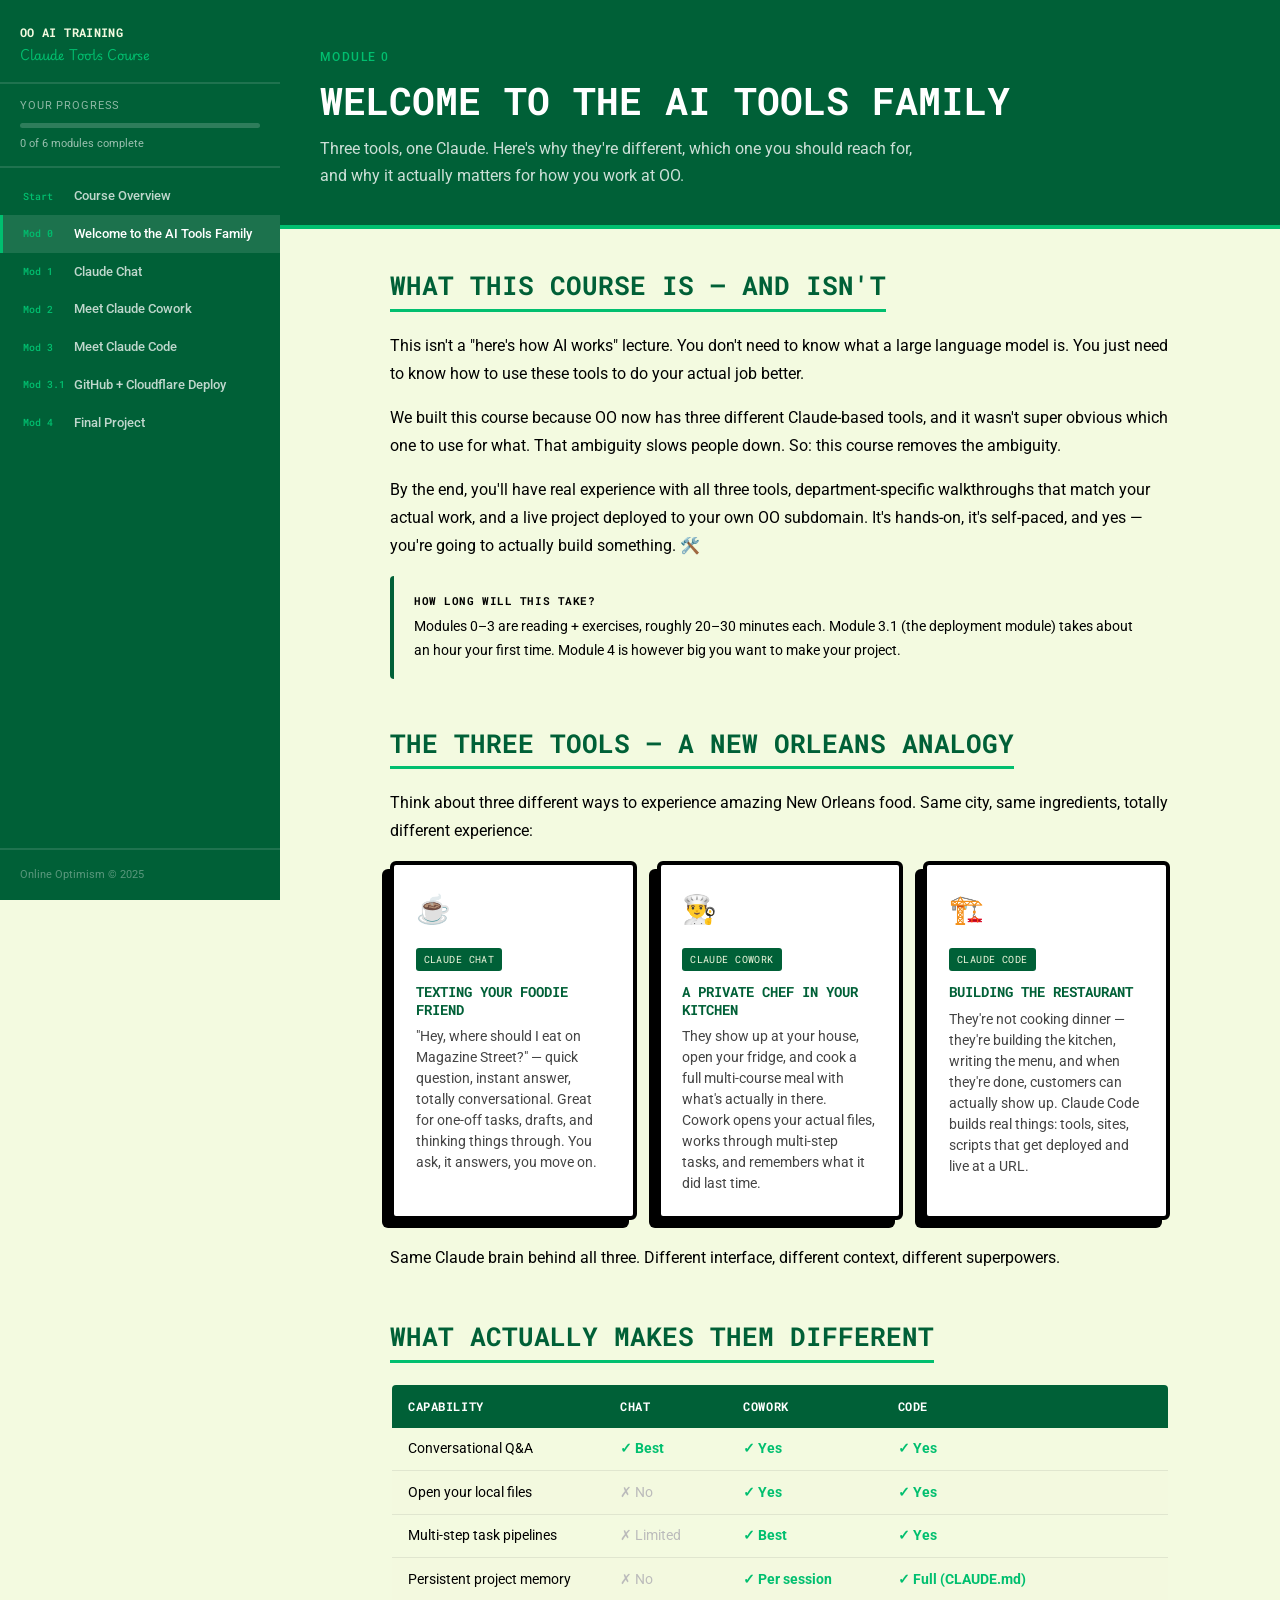
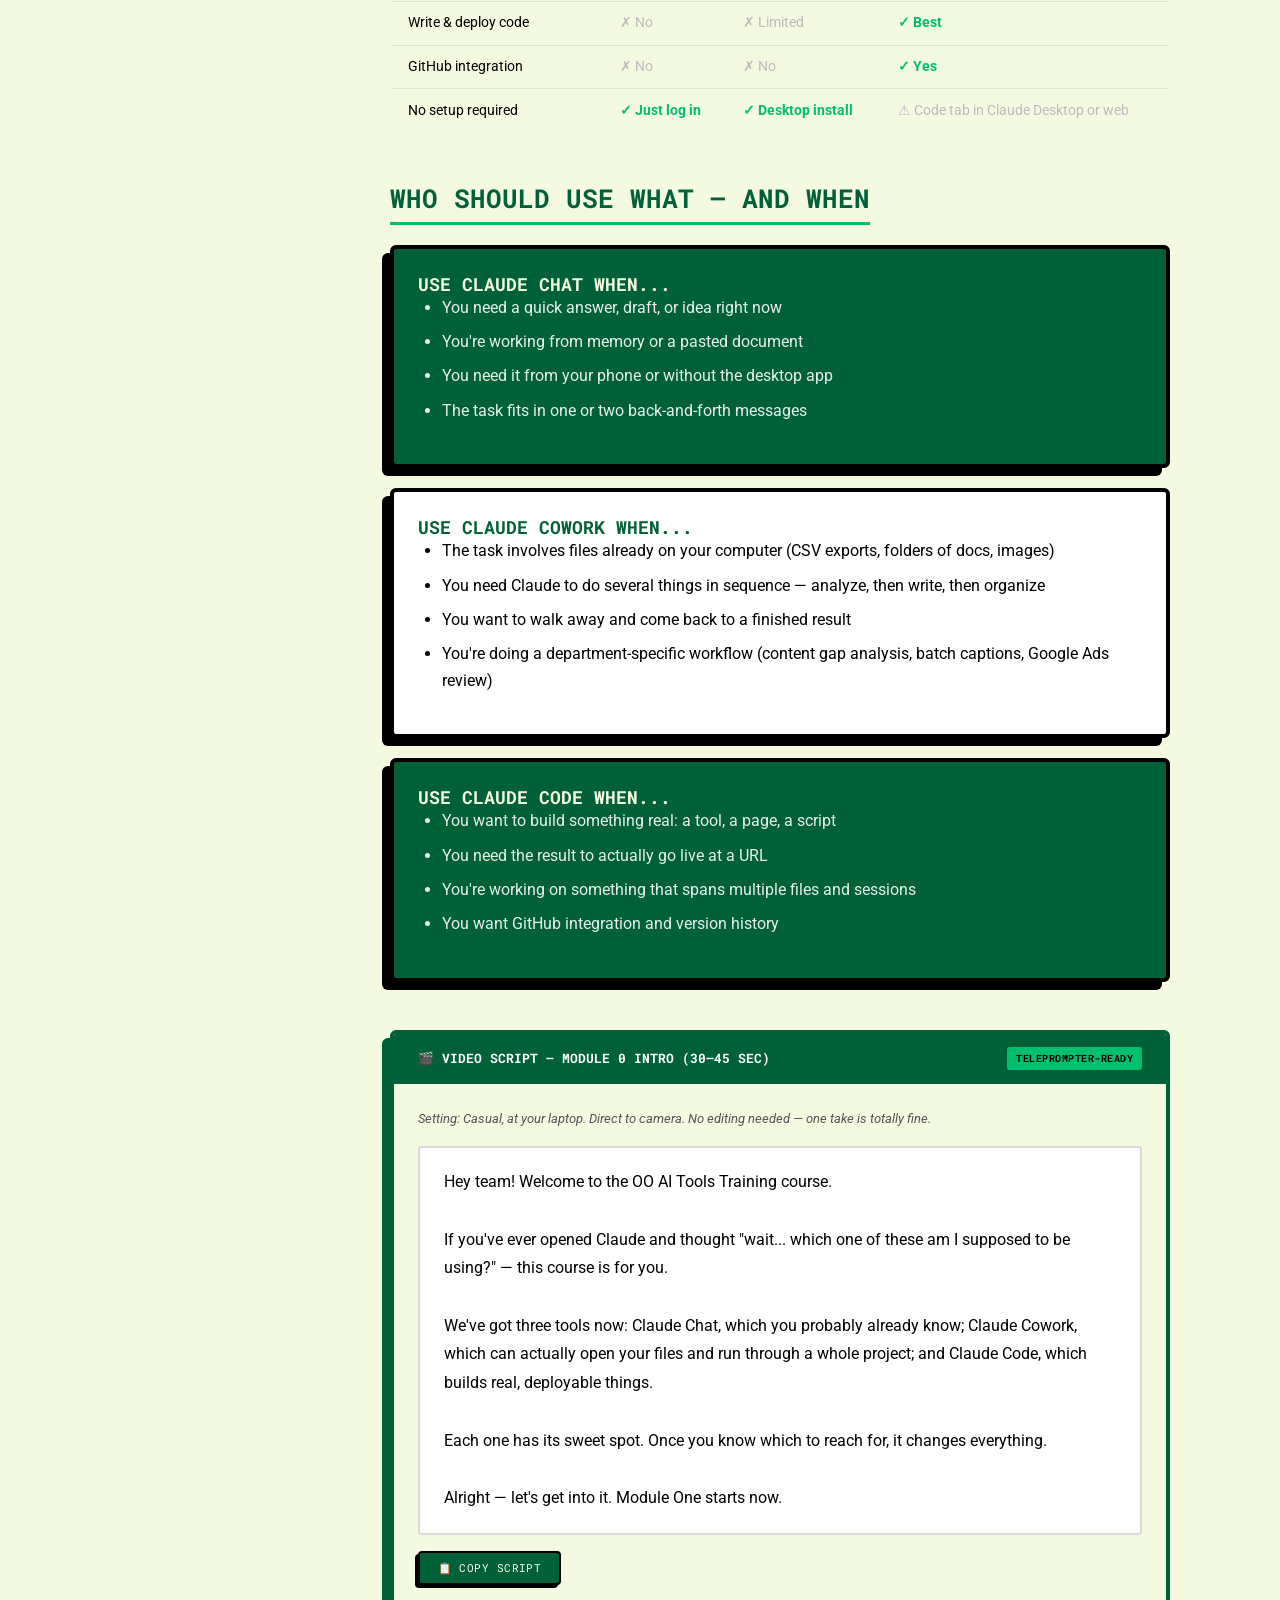
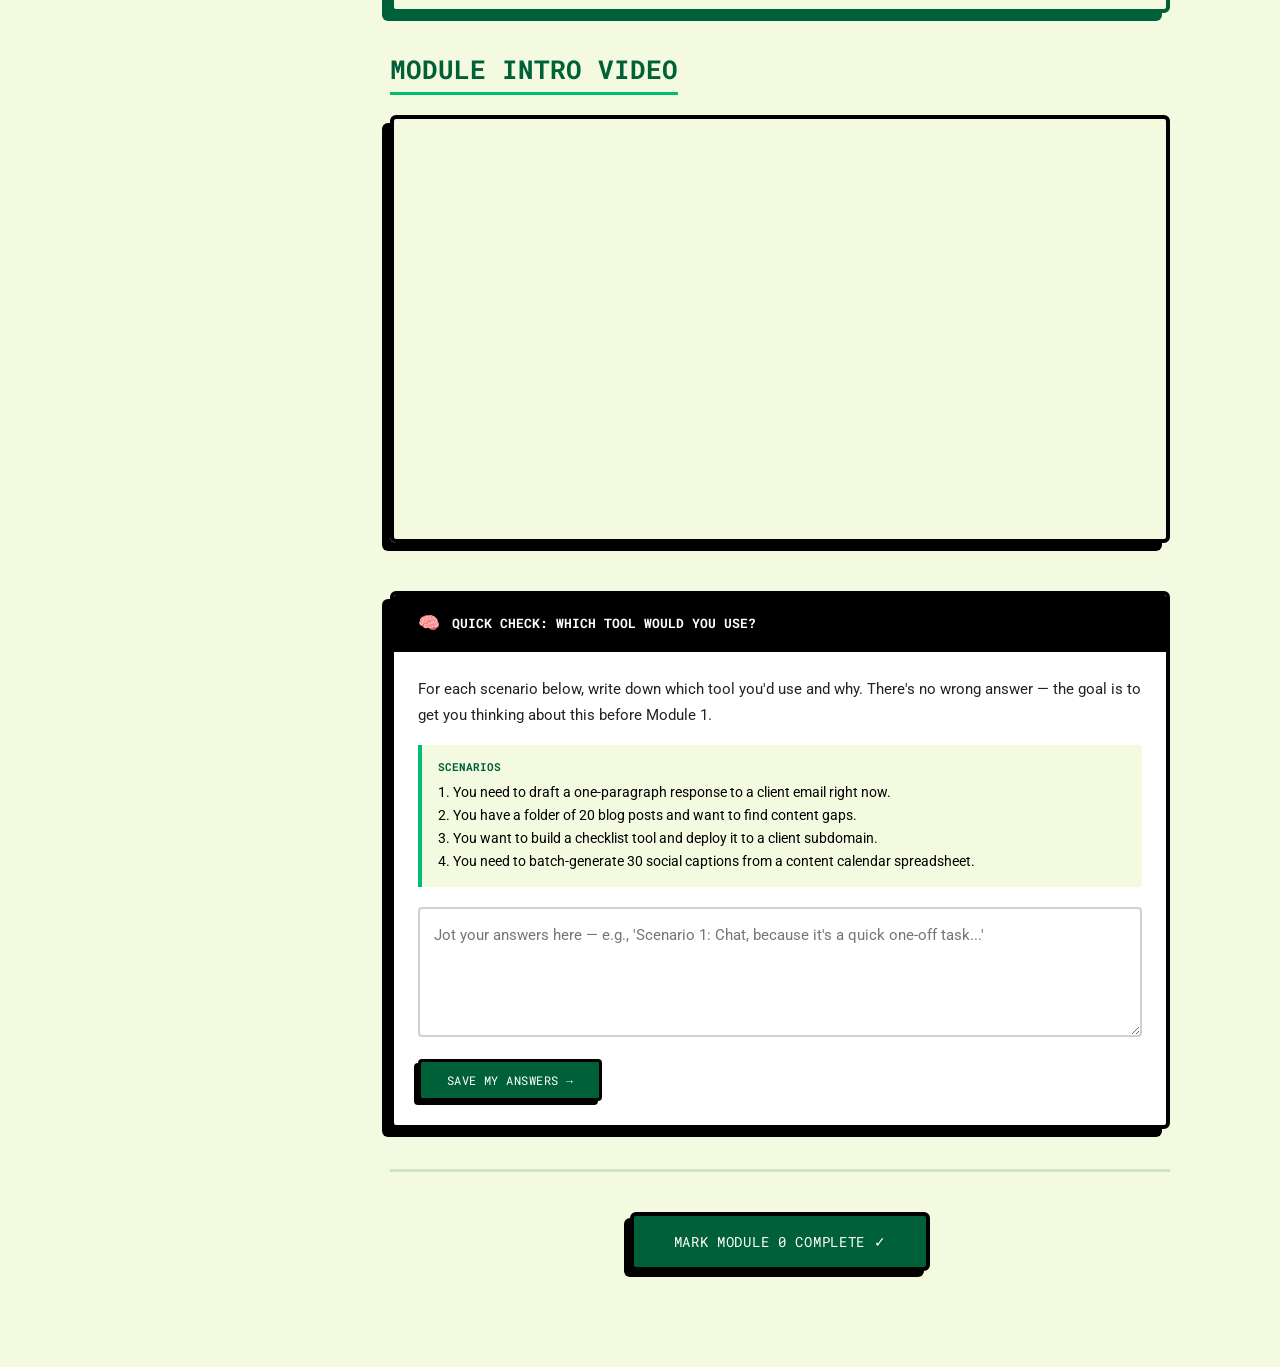
==== module-0.html @ 8545f6ca "Add shared design system and first three pages - styles.css: full OO brand design system (colors, fo" ====
<!DOCTYPE html>
<html lang="en">
<head>
  <meta charset="UTF-8" />
  <meta name="viewport" content="width=device-width, initial-scale=1.0" />
  <title>Module 0: Welcome to the AI Tools Family — OO AI Training</title>
  <link rel="preconnect" href="https://fonts.googleapis.com" />
  <link rel="preconnect" href="https://fonts.gstatic.com" crossorigin />
  <link href="https://fonts.googleapis.com/css2?family=Playwrite+GB+S&family=Roboto:wght@400;500&family=Roboto+Mono:wght@700&display=swap" rel="stylesheet" />
  <link rel="stylesheet" href="styles.css" />
  <style>
    .analogy-grid {
      display: grid;
      grid-template-columns: repeat(3, 1fr);
      gap: 1.25rem;
      margin-bottom: 1.5rem;
    }
    @media (max-width: 650px) {
      .analogy-grid { grid-template-columns: 1fr; }
    }
    .analogy-card {
      background: var(--white);
      border: var(--card-border);
      border-radius: var(--card-radius);
      box-shadow: var(--card-shadow);
      padding: 1.35rem;
    }
    .analogy-card .tool-label {
      font-family: var(--font-heading);
      font-size: 0.65rem;
      text-transform: uppercase;
      background: var(--deep-green);
      color: var(--grello);
      display: inline-block;
      padding: 0.2rem 0.5rem;
      border-radius: 3px;
      margin-bottom: 0.75rem;
      letter-spacing: 0.04em;
    }
    .analogy-card h4 {
      font-size: 0.9rem;
      color: var(--deep-green);
      margin-bottom: 0.5rem;
    }
    .analogy-card p { font-size: 0.85rem; color: #444; margin: 0; line-height: 1.55; }
    .analogy-card .analogy-emoji { font-size: 1.75rem; display: block; margin-bottom: 0.75rem; }
    .who-uses-what td:first-child { font-weight: 500; white-space: nowrap; }
    .check { color: var(--bright-green); font-weight: 700; }
    .no { color: #bbb; }
  </style>
</head>
<body data-module="module-0">

  <button class="nav-toggle" id="nav-toggle" aria-label="Open navigation">☰</button>
  <div class="nav-overlay" id="nav-overlay"></div>

  <div class="page-wrapper">
    <nav id="main-nav" aria-label="Course navigation"></nav>

    <main class="main-content">

      <div class="module-header">
        <div class="module-eyebrow">Module 0</div>
        <h1>Welcome to the AI Tools Family</h1>
        <p class="subtitle">
          Three tools, one Claude. Here's why they're different, which one you should reach for, and why it actually matters for how you work at OO.
        </p>
      </div>

      <div class="content-body">

        <!-- What this course covers -->
        <div class="section">
          <h2 class="section-title">What this course is — and isn't</h2>
          <p>
            This isn't a "here's how AI works" lecture. You don't need to know what a large language model is. You just need to know
            how to use these tools to do your actual job better.
          </p>
          <p>
            We built this course because OO now has three different Claude-based tools, and it wasn't super obvious which
            one to use for what. That ambiguity slows people down. So: this course removes the ambiguity.
          </p>
          <p>
            By the end, you'll have real experience with all three tools, department-specific walkthroughs that match your actual work,
            and a live project deployed to your own OO subdomain. It's hands-on, it's self-paced, and yes — you're going to actually build something. 🛠️
          </p>

          <div class="callout callout-tip">
            <strong>How long will this take?</strong>
            Modules 0–3 are reading + exercises, roughly 20–30 minutes each. Module 3.1 (the deployment module) takes about an hour your first time. Module 4 is however big you want to make your project.
          </div>
        </div>

        <!-- The analogy -->
        <div class="section">
          <h2 class="section-title">The three tools — a New Orleans analogy</h2>
          <p>
            Think about three different ways to experience amazing New Orleans food. Same city, same ingredients, totally different experience:
          </p>

          <div class="analogy-grid">
            <div class="analogy-card">
              <span class="analogy-emoji">☕</span>
              <div class="tool-label">Claude Chat</div>
              <h4>Texting your foodie friend</h4>
              <p>
                "Hey, where should I eat on Magazine Street?" — quick question, instant answer, totally conversational.
                Great for one-off tasks, drafts, and thinking things through. You ask, it answers, you move on.
              </p>
            </div>
            <div class="analogy-card">
              <span class="analogy-emoji">👨‍🍳</span>
              <div class="tool-label">Claude Cowork</div>
              <h4>A private chef in your kitchen</h4>
              <p>
                They show up at your house, open your fridge, and cook a full multi-course meal with what's actually in there.
                Cowork opens your actual files, works through multi-step tasks, and remembers what it did last time.
              </p>
            </div>
            <div class="analogy-card">
              <span class="analogy-emoji">🏗️</span>
              <div class="tool-label">Claude Code</div>
              <h4>Building the restaurant</h4>
              <p>
                They're not cooking dinner — they're building the kitchen, writing the menu, and when they're done, customers can actually show up.
                Claude Code builds real things: tools, sites, scripts that get deployed and live at a URL.
              </p>
            </div>
          </div>

          <p>
            Same Claude brain behind all three. Different interface, different context, different superpowers.
          </p>
        </div>

        <!-- How they differ -->
        <div class="section">
          <h2 class="section-title">What actually makes them different</h2>

          <table class="styled-table">
            <thead>
              <tr>
                <th>Capability</th>
                <th>Chat</th>
                <th>Cowork</th>
                <th>Code</th>
              </tr>
            </thead>
            <tbody>
              <tr>
                <td>Conversational Q&A</td>
                <td class="check">✓ Best</td>
                <td class="check">✓ Yes</td>
                <td class="check">✓ Yes</td>
              </tr>
              <tr>
                <td>Open your local files</td>
                <td class="no">✗ No</td>
                <td class="check">✓ Yes</td>
                <td class="check">✓ Yes</td>
              </tr>
              <tr>
                <td>Multi-step task pipelines</td>
                <td class="no">✗ Limited</td>
                <td class="check">✓ Best</td>
                <td class="check">✓ Yes</td>
              </tr>
              <tr>
                <td>Persistent project memory</td>
                <td class="no">✗ No</td>
                <td class="check">✓ Per session</td>
                <td class="check">✓ Full (CLAUDE.md)</td>
              </tr>
              <tr>
                <td>Write &amp; deploy code</td>
                <td class="no">✗ No</td>
                <td class="no">✗ Limited</td>
                <td class="check">✓ Best</td>
              </tr>
              <tr>
                <td>GitHub integration</td>
                <td class="no">✗ No</td>
                <td class="no">✗ No</td>
                <td class="check">✓ Yes</td>
              </tr>
              <tr>
                <td>No setup required</td>
                <td class="check">✓ Just log in</td>
                <td class="check">✓ Desktop install</td>
                <td class="no">⚠ Code tab in Claude Desktop or web</td>
              </tr>
            </tbody>
          </table>
        </div>

        <!-- Who uses what -->
        <div class="section">
          <h2 class="section-title">Who should use what — and when</h2>

          <div class="card card-dark" style="margin-bottom:1.25rem;">
            <h3>Use Claude Chat when...</h3>
            <ul>
              <li>You need a quick answer, draft, or idea right now</li>
              <li>You're working from memory or a pasted document</li>
              <li>You need it from your phone or without the desktop app</li>
              <li>The task fits in one or two back-and-forth messages</li>
            </ul>
          </div>

          <div class="card card-white" style="margin-bottom:1.25rem;">
            <h3 style="color:var(--deep-green);">Use Claude Cowork when...</h3>
            <ul>
              <li>The task involves files already on your computer (CSV exports, folders of docs, images)</li>
              <li>You need Claude to do several things in sequence — analyze, then write, then organize</li>
              <li>You want to walk away and come back to a finished result</li>
              <li>You're doing a department-specific workflow (content gap analysis, batch captions, Google Ads review)</li>
            </ul>
          </div>

          <div class="card card-dark">
            <h3>Use Claude Code when...</h3>
            <ul>
              <li>You want to build something real: a tool, a page, a script</li>
              <li>You need the result to actually go live at a URL</li>
              <li>You're working on something that spans multiple files and sessions</li>
              <li>You want GitHub integration and version history</li>
            </ul>
          </div>
        </div>

        <!-- Video script -->
        <div class="video-script-box" id="video-script-mod0">
          <div class="video-script-header">
            <h3>🎬 Video Script — Module 0 Intro (30–45 sec)</h3>
            <span class="video-script-tag">Teleprompter-ready</span>
          </div>
          <div class="video-script-body">
            <p class="script-meta">
              Setting: Casual, at your laptop. Direct to camera. No editing needed — one take is totally fine.
            </p>
            <div class="script-text" id="script-text-mod0">Hey team! Welcome to the OO AI Tools Training course.

If you've ever opened Claude and thought "wait... which one of these am I supposed to be using?" — this course is for you.

We've got three tools now: Claude Chat, which you probably already know; Claude Cowork, which can actually open your files and run through a whole project; and Claude Code, which builds real, deployable things.

Each one has its sweet spot. Once you know which to reach for, it changes everything.

Alright — let's get into it. Module One starts now.</div>
            <button class="copy-script-btn" onclick="copyToClipboard(document.getElementById('script-text-mod0').textContent, this)">
              📋 Copy Script
            </button>
          </div>
        </div>

        <!-- Video embed -->
        <div class="section">
          <h2 class="section-title">Module intro video</h2>
          <div style="border-radius:6px;overflow:hidden;border:4px solid var(--black);box-shadow:-8px 8px 0px var(--black);">
            <iframe
              src="https://drive.google.com/file/d/1ot6_Uq8hKcT6OlydPdB8QEfvobFo2TYS/preview"
              width="100%"
              height="420"
              allow="autoplay"
              allowfullscreen
              frameborder="0"
              style="display:block;"
            ></iframe>
          </div>
        </div>

        <!-- Interactive prompt -->
        <div class="interactive-prompt">
          <div class="interactive-prompt-header">
            <span class="prompt-emoji">🧠</span>
            <h3>Quick Check: Which Tool Would You Use?</h3>
          </div>
          <div class="interactive-prompt-body">
            <p class="prompt-instructions">
              For each scenario below, write down which tool you'd use and why. There's no wrong answer — the goal is to get you thinking about this before Module 1.
            </p>
            <div class="prompt-context">
              <strong>Scenarios</strong>
              1. You need to draft a one-paragraph response to a client email right now.<br>
              2. You have a folder of 20 blog posts and want to find content gaps.<br>
              3. You want to build a checklist tool and deploy it to a client subdomain.<br>
              4. You need to batch-generate 30 social captions from a content calendar spreadsheet.
            </div>
            <textarea
              class="prompt-textarea"
              id="mod0-check-input"
              placeholder="Jot your answers here — e.g., 'Scenario 1: Chat, because it's a quick one-off task...'"
            ></textarea>
            <br>
            <button class="prompt-submit-btn" onclick="submitPrompt('mod0-check')">
              Save My Answers →
            </button>
            <div class="prompt-success" id="mod0-check-success">
              ✅ <strong>Nice work!</strong> Your answers are saved. Here's a quick key: <br>
              1 → Chat &nbsp;|&nbsp; 2 → Cowork &nbsp;|&nbsp; 3 → Code &nbsp;|&nbsp; 4 → Cowork<br>
              How'd you do? Even if you got them all, the nuance will make more sense after Module 2 and 3.
            </div>
          </div>
        </div>

        <!-- Mark Complete -->
        <div class="module-complete-section">
          <button class="btn-complete" id="btn-complete" onclick="markComplete('module-0')">
            Mark Module 0 Complete ✓
          </button>
          <div class="complete-message" id="complete-message">
            You're officially an OO AI tools student. On to Module 1! 🎉
          </div>
          <div class="next-module-link" id="next-module-link">
            <a href="module-1.html" class="btn-next">Next: Module 1 — Claude Chat →</a>
          </div>
        </div>

      </div>
    </main>
  </div>

  <script src="nav.js"></script>
  <script src="progress.js"></script>

</body>
</html>
---- styles.css ----
/* =============================================
   OO AI Training Course — Design System
   learncowork.onlineoptimism.com
   ============================================= */

/* Google Fonts loaded in each HTML <head> */

:root {
  --deep-green: #006037;
  --bright-green: #00bf6f;
  --grello: #f3fae0;
  --black: #000000;
  --white: #ffffff;

  --nav-width: 280px;
  --content-max: 860px;

  --font-heading: 'Roboto Mono', monospace;
  --font-body: 'Roboto', sans-serif;
  --font-accent: 'Playwrite GB S', cursive;

  --card-border: 4px solid #000000;
  --card-radius: 6px;
  --card-shadow: -8px 8px 0px #000000;
}

/* =============================================
   Reset & Base
   ============================================= */

*, *::before, *::after {
  box-sizing: border-box;
  margin: 0;
  padding: 0;
}

html {
  font-size: 16px;
  scroll-behavior: smooth;
}

body {
  font-family: var(--font-body);
  background-color: var(--grello);
  color: var(--black);
  line-height: 1.65;
  min-height: 100vh;
}

/* =============================================
   Typography
   ============================================= */

h1, h2, h3, h4, h5, h6 {
  font-family: var(--font-heading);
  font-weight: 700;
  text-transform: uppercase;
  line-height: 1.2;
}

h1 { font-size: clamp(1.6rem, 4vw, 2.4rem); }
h2 { font-size: clamp(1.25rem, 3vw, 1.65rem); }
h3 { font-size: 1.15rem; }
h4 { font-size: 0.95rem; }

p {
  font-family: var(--font-body);
  font-size: 1rem;
  line-height: 1.75;
  margin-bottom: 1rem;
}

p:last-child { margin-bottom: 0; }

.accent-text {
  font-family: var(--font-accent);
  font-size: 1.1rem;
  font-style: italic;
}

a {
  color: var(--deep-green);
  text-decoration: underline;
  font-weight: 500;
  transition: color 0.15s ease;
}

a:hover { color: var(--bright-green); }

ul, ol {
  padding-left: 1.5rem;
  margin-bottom: 1rem;
}

li {
  margin-bottom: 0.5rem;
  line-height: 1.65;
}

strong { font-weight: 700; }

code {
  font-family: var(--font-heading);
  font-size: 0.82em;
  background: var(--black);
  color: var(--grello);
  padding: 0.15em 0.45em;
  border-radius: 3px;
}

pre {
  background: var(--black);
  color: var(--grello);
  padding: 1.25rem;
  border-radius: var(--card-radius);
  overflow-x: auto;
  font-family: var(--font-heading);
  font-size: 0.82rem;
  line-height: 1.6;
  margin-bottom: 1rem;
}

/* =============================================
   Layout
   ============================================= */

.page-wrapper {
  display: flex;
  min-height: 100vh;
}

#main-nav {
  width: var(--nav-width);
  min-width: var(--nav-width);
  background-color: var(--deep-green);
  position: fixed;
  top: 0;
  left: 0;
  height: 100vh;
  overflow-y: auto;
  z-index: 100;
  display: flex;
  flex-direction: column;
  transition: transform 0.3s ease;
  scrollbar-width: thin;
  scrollbar-color: rgba(255,255,255,0.2) transparent;
}

.main-content {
  margin-left: var(--nav-width);
  flex: 1;
  min-width: 0;
}

/* =============================================
   Navigation
   ============================================= */

.nav-logo {
  padding: 1.5rem 1.25rem 1rem;
  border-bottom: 2px solid rgba(255,255,255,0.12);
  flex-shrink: 0;
}

.nav-logo a {
  text-decoration: none;
  color: var(--grello);
  display: block;
}

.nav-logo-title {
  font-family: var(--font-heading);
  font-size: 0.78rem;
  font-weight: 700;
  text-transform: uppercase;
  color: var(--grello);
  line-height: 1.3;
  display: block;
  letter-spacing: 0.03em;
}

.nav-logo-sub {
  font-family: var(--font-accent);
  font-size: 0.78rem;
  color: var(--bright-green);
  display: block;
  margin-top: 0.3rem;
}

.nav-progress {
  padding: 0.85rem 1.25rem;
  border-bottom: 2px solid rgba(255,255,255,0.12);
  flex-shrink: 0;
}

.nav-progress-label {
  font-family: var(--font-body);
  font-size: 0.68rem;
  color: rgba(255,255,255,0.55);
  text-transform: uppercase;
  letter-spacing: 0.08em;
  margin-bottom: 0.5rem;
}

.progress-bar-outer {
  background: rgba(255,255,255,0.18);
  border-radius: 100px;
  height: 5px;
  overflow: hidden;
}

.progress-bar-inner {
  background: var(--bright-green);
  height: 100%;
  border-radius: 100px;
  transition: width 0.5s ease;
}

.progress-text {
  font-size: 0.68rem;
  color: rgba(255,255,255,0.6);
  margin-top: 0.4rem;
}

.nav-modules {
  list-style: none;
  padding: 0.6rem 0;
  margin: 0;
  flex: 1;
}

.nav-modules li { margin: 0; }

.nav-modules a {
  display: flex;
  align-items: flex-start;
  padding: 0.6rem 1.25rem;
  text-decoration: none;
  color: rgba(255,255,255,0.75);
  font-family: var(--font-body);
  font-size: 0.8rem;
  line-height: 1.45;
  gap: 0.55rem;
  transition: background 0.15s ease, color 0.15s ease, border-left-color 0.15s ease;
  border-left: 3px solid transparent;
}

.nav-modules a:hover {
  background: rgba(255,255,255,0.07);
  color: var(--white);
  border-left-color: var(--bright-green);
}

.nav-modules a.active {
  background: rgba(255,255,255,0.11);
  color: var(--white);
  border-left-color: var(--bright-green);
}

.nav-module-number {
  font-family: var(--font-heading);
  font-size: 0.6rem;
  color: var(--bright-green);
  white-space: nowrap;
  padding-top: 0.15rem;
  min-width: 42px;
}

.nav-module-title { flex: 1; }

.nav-check {
  color: var(--bright-green);
  font-size: 0.85rem;
  flex-shrink: 0;
  padding-top: 0.1rem;
}

.nav-footer {
  padding: 1rem 1.25rem;
  border-top: 2px solid rgba(255,255,255,0.12);
  font-size: 0.68rem;
  color: rgba(255,255,255,0.35);
  flex-shrink: 0;
}

/* Mobile toggle */
.nav-toggle {
  display: none;
  position: fixed;
  top: 0.85rem;
  left: 0.85rem;
  z-index: 200;
  background: var(--deep-green);
  color: var(--white);
  border: 2px solid var(--black);
  padding: 0.45rem 0.7rem;
  border-radius: 4px;
  cursor: pointer;
  font-size: 1.1rem;
  box-shadow: -3px 3px 0px var(--black);
  line-height: 1;
}

.nav-overlay {
  display: none;
  position: fixed;
  inset: 0;
  background: rgba(0,0,0,0.45);
  z-index: 99;
}

/* =============================================
   Module Header
   ============================================= */

.module-header {
  background: var(--deep-green);
  color: var(--white);
  padding: 3rem 2.5rem 2.5rem;
  position: relative;
}

.module-header::after {
  content: '';
  position: absolute;
  bottom: 0;
  left: 0;
  right: 0;
  height: 4px;
  background: var(--bright-green);
}

.module-eyebrow {
  font-family: var(--font-body);
  font-size: 0.72rem;
  text-transform: uppercase;
  letter-spacing: 0.12em;
  color: var(--bright-green);
  margin-bottom: 0.6rem;
  font-weight: 500;
}

.module-header h1 {
  color: var(--white);
  margin-bottom: 0.85rem;
}

.module-header .subtitle {
  font-family: var(--font-body);
  font-size: 1rem;
  color: rgba(255,255,255,0.8);
  max-width: 600px;
  line-height: 1.65;
  text-transform: none;
  font-weight: 400;
  margin: 0;
}

/* =============================================
   Content Body
   ============================================= */

.content-body {
  max-width: var(--content-max);
  margin: 0 auto;
  padding: 2.5rem 2.5rem 5rem;
}

.section {
  margin-bottom: 3rem;
}

.section-title {
  color: var(--deep-green);
  margin-bottom: 1.25rem;
  padding-bottom: 0.5rem;
  border-bottom: 3px solid var(--bright-green);
  display: inline-block;
}

/* =============================================
   Cards
   ============================================= */

.card {
  border: var(--card-border);
  border-radius: var(--card-radius);
  box-shadow: var(--card-shadow);
  padding: 1.5rem;
  margin-bottom: 1.5rem;
}

.card-white {
  background: var(--white);
  color: var(--black);
}

.card-dark {
  background: var(--deep-green);
  color: var(--white);
  border-color: var(--black);
}

.card-dark h2,
.card-dark h3,
.card-dark h4 { color: var(--grello); }

.card-dark p { color: rgba(255,255,255,0.9); }

.card-dark a { color: var(--bright-green); }

.card-dark li { color: rgba(255,255,255,0.9); }

/* =============================================
   Video Script Box
   ============================================= */

.video-script-box {
  background: var(--grello);
  border: 4px solid var(--deep-green);
  border-radius: var(--card-radius);
  box-shadow: -8px 8px 0px var(--deep-green);
  margin-bottom: 2.5rem;
  overflow: hidden;
}

.video-script-header {
  background: var(--deep-green);
  color: var(--white);
  padding: 0.85rem 1.5rem;
  display: flex;
  align-items: center;
  justify-content: space-between;
  gap: 1rem;
  flex-wrap: wrap;
}

.video-script-header h3 {
  color: var(--white);
  font-size: 0.8rem;
  margin: 0;
}

.video-script-tag {
  background: var(--bright-green);
  color: var(--black);
  font-size: 0.62rem;
  font-family: var(--font-heading);
  font-weight: 700;
  text-transform: uppercase;
  padding: 0.2rem 0.55rem;
  border-radius: 3px;
  white-space: nowrap;
  letter-spacing: 0.05em;
}

.video-script-body {
  padding: 1.5rem;
}

.script-meta {
  font-size: 0.8rem;
  color: #555;
  margin-bottom: 1rem;
  font-style: italic;
}

.script-text {
  font-family: var(--font-body);
  font-size: 0.97rem;
  line-height: 1.85;
  white-space: pre-wrap;
  background: var(--white);
  border: 2px solid rgba(0,0,0,0.15);
  border-radius: 4px;
  padding: 1.25rem 1.5rem;
  margin-bottom: 1rem;
  color: var(--black);
}

.copy-script-btn {
  background: var(--deep-green);
  color: var(--white);
  border: 2px solid var(--black);
  border-radius: 4px;
  padding: 0.5rem 1.1rem;
  font-family: var(--font-heading);
  font-size: 0.68rem;
  text-transform: uppercase;
  cursor: pointer;
  box-shadow: -3px 3px 0px var(--black);
  transition: all 0.15s ease;
  letter-spacing: 0.04em;
}

.copy-script-btn:hover {
  background: var(--bright-green);
  color: var(--black);
}

.copy-script-btn:active {
  transform: translate(-1px, 1px);
  box-shadow: -2px 2px 0px var(--black);
}

/* =============================================
   Interactive Prompt
   ============================================= */

.interactive-prompt {
  background: var(--white);
  border: var(--card-border);
  border-radius: var(--card-radius);
  box-shadow: var(--card-shadow);
  overflow: hidden;
  margin-bottom: 2.5rem;
}

.interactive-prompt-header {
  background: var(--black);
  color: var(--white);
  padding: 0.85rem 1.5rem;
  display: flex;
  align-items: center;
  gap: 0.75rem;
}

.interactive-prompt-header h3 {
  color: var(--white);
  font-size: 0.8rem;
  margin: 0;
}

.prompt-emoji { font-size: 1.1rem; }

.interactive-prompt-body { padding: 1.5rem; }

.prompt-instructions {
  font-size: 0.95rem;
  margin-bottom: 1rem;
  color: #222;
}

.prompt-context {
  background: var(--grello);
  border-left: 4px solid var(--bright-green);
  padding: 0.85rem 1rem;
  font-size: 0.88rem;
  margin-bottom: 1.25rem;
  border-radius: 0 4px 4px 0;
  line-height: 1.65;
}

.prompt-context strong {
  display: block;
  margin-bottom: 0.25rem;
  font-family: var(--font-heading);
  font-size: 0.7rem;
  text-transform: uppercase;
  color: var(--deep-green);
}

.prompt-textarea {
  width: 100%;
  min-height: 130px;
  padding: 0.85rem;
  font-family: var(--font-body);
  font-size: 0.95rem;
  border: 2px solid #d0d0d0;
  border-radius: 4px;
  resize: vertical;
  transition: border-color 0.2s ease;
  line-height: 1.6;
  color: var(--black);
}

.prompt-textarea:focus {
  outline: none;
  border-color: var(--deep-green);
  box-shadow: 0 0 0 3px rgba(0,96,55,0.12);
}

.prompt-submit-btn {
  margin-top: 0.85rem;
  background: var(--deep-green);
  color: var(--white);
  border: 3px solid var(--black);
  border-radius: 4px;
  padding: 0.65rem 1.6rem;
  font-family: var(--font-heading);
  font-size: 0.72rem;
  text-transform: uppercase;
  cursor: pointer;
  box-shadow: -4px 4px 0px var(--black);
  transition: all 0.15s ease;
  letter-spacing: 0.04em;
}

.prompt-submit-btn:hover {
  background: var(--bright-green);
  color: var(--black);
  transform: translate(-1px, -1px);
  box-shadow: -5px 5px 0px var(--black);
}

.prompt-submit-btn:active {
  transform: translate(-1px, 1px);
  box-shadow: -2px 2px 0px var(--black);
}

.prompt-success {
  display: none;
  background: var(--grello);
  border: 2px solid var(--bright-green);
  border-radius: 4px;
  padding: 1rem 1.25rem;
  margin-top: 1rem;
  font-size: 0.92rem;
  line-height: 1.6;
}

.prompt-success.visible { display: block; }

/* =============================================
   Mark Complete
   ============================================= */

.module-complete-section {
  text-align: center;
  padding: 2.5rem 0 1rem;
  border-top: 3px solid rgba(0,96,55,0.15);
  margin-top: 1rem;
}

.btn-complete {
  background: var(--deep-green);
  color: var(--white);
  border: 4px solid var(--black);
  border-radius: var(--card-radius);
  padding: 1rem 2.5rem;
  font-family: var(--font-heading);
  font-size: 0.88rem;
  text-transform: uppercase;
  cursor: pointer;
  box-shadow: -6px 6px 0px var(--black);
  transition: all 0.15s ease;
  letter-spacing: 0.05em;
}

.btn-complete:hover:not(:disabled) {
  background: var(--bright-green);
  color: var(--black);
  transform: translate(-2px, -2px);
  box-shadow: -8px 8px 0px var(--black);
}

.btn-complete:active:not(:disabled) {
  transform: translate(-2px, 2px);
  box-shadow: -2px 2px 0px var(--black);
}

.btn-complete.completed {
  background: var(--bright-green);
  color: var(--black);
  cursor: default;
}

.complete-message {
  display: none;
  margin-top: 1rem;
  font-family: var(--font-accent);
  font-size: 1.15rem;
  color: var(--deep-green);
}

.complete-message.visible { display: block; }

.next-module-link {
  display: none;
  margin-top: 1.25rem;
}

.next-module-link.visible { display: block; }

.btn-next {
  display: inline-flex;
  align-items: center;
  gap: 0.5rem;
  background: var(--black);
  color: var(--white);
  text-decoration: none;
  padding: 0.7rem 1.5rem;
  border-radius: 4px;
  font-family: var(--font-heading);
  font-size: 0.72rem;
  text-transform: uppercase;
  transition: background 0.2s ease;
  letter-spacing: 0.04em;
}

.btn-next:hover {
  background: var(--deep-green);
  color: var(--white);
}

/* =============================================
   Home / Index Page
   ============================================= */

.home-hero {
  background: var(--deep-green);
  color: var(--white);
  padding: 4rem 2.5rem 3rem;
  position: relative;
}

.home-hero::after {
  content: '';
  position: absolute;
  bottom: 0;
  left: 0;
  right: 0;
  height: 4px;
  background: var(--bright-green);
}

.home-hero h1 {
  color: var(--white);
  font-size: clamp(1.8rem, 5vw, 3rem);
  margin-bottom: 0.3rem;
}

.hero-accent {
  font-family: var(--font-accent);
  font-size: clamp(1rem, 2.5vw, 1.4rem);
  color: var(--bright-green);
  display: block;
  margin-bottom: 1.25rem;
}

.home-hero p {
  color: rgba(255,255,255,0.82);
  max-width: 580px;
  font-size: 1.02rem;
}

.module-grid {
  display: grid;
  grid-template-columns: repeat(auto-fill, minmax(280px, 1fr));
  gap: 1.5rem;
  padding: 2.5rem 2.5rem 5rem;
  max-width: 1040px;
  margin: 0 auto;
}

.module-card {
  background: var(--white);
  border: var(--card-border);
  border-radius: var(--card-radius);
  box-shadow: var(--card-shadow);
  padding: 1.5rem;
  text-decoration: none;
  color: var(--black);
  display: block;
  transition: transform 0.15s ease, box-shadow 0.15s ease;
}

.module-card:hover {
  transform: translate(-2px, -2px);
  box-shadow: -10px 10px 0px var(--black);
  color: var(--black);
}

.module-card-number {
  font-family: var(--font-heading);
  font-size: 0.65rem;
  color: var(--bright-green);
  background: var(--deep-green);
  display: inline-block;
  padding: 0.2rem 0.55rem;
  border-radius: 3px;
  margin-bottom: 0.85rem;
  letter-spacing: 0.04em;
}

.module-card h3 {
  font-size: 0.95rem;
  color: var(--deep-green);
  margin-bottom: 0.5rem;
}

.module-card p {
  font-size: 0.85rem;
  color: #555;
  margin: 0;
  line-height: 1.55;
}

.card-status {
  margin-top: 1rem;
  font-size: 0.72rem;
  color: #aaa;
  display: flex;
  align-items: center;
  gap: 0.4rem;
}

.card-status.done { color: var(--bright-green); }

/* =============================================
   Department Tabs (Module 2)
   ============================================= */

.dept-tabs { margin-bottom: 0.5rem; }

.dept-tab-buttons {
  display: flex;
  flex-wrap: wrap;
  gap: 0.5rem;
  margin-bottom: 1.5rem;
}

.dept-tab-btn {
  background: var(--white);
  border: 2px solid var(--black);
  border-radius: 4px;
  padding: 0.4rem 0.9rem;
  font-family: var(--font-heading);
  font-size: 0.62rem;
  text-transform: uppercase;
  cursor: pointer;
  box-shadow: -3px 3px 0px var(--black);
  transition: all 0.15s ease;
  color: var(--black);
  letter-spacing: 0.03em;
}

.dept-tab-btn:hover {
  background: var(--deep-green);
  color: var(--white);
  transform: translate(-1px, -1px);
  box-shadow: -4px 4px 0px var(--black);
}

.dept-tab-btn.active {
  background: var(--deep-green);
  color: var(--white);
}

.dept-tab-panel { display: none; }
.dept-tab-panel.active { display: block; }

.dept-panel-title {
  color: var(--deep-green);
  margin-bottom: 0.5rem;
}

.dept-panel-intro {
  font-size: 0.95rem;
  margin-bottom: 1.5rem;
  color: #333;
}

/* =============================================
   Step-by-Step Instructions
   ============================================= */

.steps-list {
  list-style: none;
  padding: 0;
}

.step-item {
  display: flex;
  gap: 1.25rem;
  margin-bottom: 1.75rem;
  padding-bottom: 1.75rem;
  border-bottom: 2px dashed rgba(0,96,55,0.18);
}

.step-item:last-child {
  border-bottom: none;
  margin-bottom: 0;
  padding-bottom: 0;
}

.step-number {
  background: var(--deep-green);
  color: var(--white);
  border: 3px solid var(--black);
  border-radius: 50%;
  width: 40px;
  height: 40px;
  min-width: 40px;
  display: flex;
  align-items: center;
  justify-content: center;
  font-family: var(--font-heading);
  font-size: 0.82rem;
  box-shadow: -3px 3px 0px var(--black);
  flex-shrink: 0;
}

.step-content {
  flex: 1;
  padding-top: 0.2rem;
}

.step-content h4 {
  color: var(--deep-green);
  margin-bottom: 0.5rem;
}

.step-success {
  background: var(--grello);
  border-left: 3px solid var(--bright-green);
  padding: 0.5rem 0.85rem;
  font-size: 0.85rem;
  margin-top: 0.85rem;
  border-radius: 0 4px 4px 0;
  line-height: 1.6;
}

.step-success::before {
  content: '✓ ';
  color: var(--bright-green);
  font-weight: 700;
}

.step-warning {
  background: #fffbe6;
  border-left: 3px solid #e8a800;
  padding: 0.5rem 0.85rem;
  font-size: 0.85rem;
  margin-top: 0.85rem;
  border-radius: 0 4px 4px 0;
  line-height: 1.6;
}

.step-warning::before {
  content: '⚠ Common mistake: ';
  font-weight: 700;
  color: #a07000;
}

/* =============================================
   Callouts
   ============================================= */

.callout {
  padding: 1rem 1.25rem;
  border-radius: 4px;
  margin-bottom: 1.25rem;
  font-size: 0.9rem;
  line-height: 1.65;
}

.callout-info {
  background: rgba(0,191,111,0.08);
  border-left: 4px solid var(--bright-green);
}

.callout-tip {
  background: var(--grello);
  border-left: 4px solid var(--deep-green);
}

.callout-warning {
  background: #fffbe6;
  border-left: 4px solid #e8a800;
}

.callout strong {
  font-family: var(--font-heading);
  font-size: 0.7rem;
  display: block;
  margin-bottom: 0.3rem;
  text-transform: uppercase;
  letter-spacing: 0.05em;
}

/* =============================================
   Comparison Table
   ============================================= */

.styled-table {
  width: 100%;
  border-collapse: collapse;
  margin-bottom: 1.5rem;
  font-size: 0.88rem;
  border: 2px solid var(--black);
  border-radius: var(--card-radius);
  overflow: hidden;
}

.styled-table th {
  background: var(--deep-green);
  color: var(--white);
  padding: 0.75rem 1rem;
  text-align: left;
  font-family: var(--font-heading);
  font-size: 0.72rem;
  text-transform: uppercase;
  letter-spacing: 0.05em;
}

.styled-table td {
  padding: 0.65rem 1rem;
  border-bottom: 1px solid rgba(0,0,0,0.08);
  vertical-align: top;
  line-height: 1.55;
}

.styled-table tr:last-child td { border-bottom: none; }

.styled-table tr:nth-child(even) td {
  background: rgba(243,250,224,0.5);
}

/* =============================================
   Code block with copy
   ============================================= */

.code-block-wrapper {
  position: relative;
  margin-bottom: 1.25rem;
}

.code-block-wrapper pre { margin-bottom: 0; }

.code-copy-btn {
  position: absolute;
  top: 0.5rem;
  right: 0.5rem;
  background: rgba(255,255,255,0.1);
  color: var(--grello);
  border: 1px solid rgba(255,255,255,0.25);
  border-radius: 3px;
  padding: 0.25rem 0.6rem;
  font-size: 0.65rem;
  font-family: var(--font-heading);
  text-transform: uppercase;
  cursor: pointer;
  transition: background 0.2s ease;
  letter-spacing: 0.04em;
}

.code-copy-btn:hover {
  background: var(--bright-green);
  color: var(--black);
  border-color: var(--bright-green);
}

/* =============================================
   Celebration (Module 4)
   ============================================= */

.celebration {
  background: var(--deep-green);
  color: var(--white);
  padding: 4rem 2rem;
  text-align: center;
}

.celebration h2 {
  color: var(--white);
  font-size: clamp(1.6rem, 4vw, 2.8rem);
  margin-bottom: 0.5rem;
}

.celebrate-sub {
  font-family: var(--font-accent);
  font-size: 1.35rem;
  color: var(--bright-green);
  margin-bottom: 1.5rem;
  display: block;
}

.celebration p {
  max-width: 540px;
  margin: 0 auto 1rem;
  color: rgba(255,255,255,0.85);
}

.slack-template-box {
  background: #1a1d21;
  color: #d4d4d4;
  border: 3px solid var(--bright-green);
  border-radius: 8px;
  padding: 1.5rem;
  font-family: var(--font-heading);
  font-size: 0.82rem;
  line-height: 1.7;
  text-align: left;
  max-width: 560px;
  margin: 1.5rem auto;
}

.slack-template-box .slack-name {
  color: var(--bright-green);
  font-weight: 700;
}

/* =============================================
   Responsive
   ============================================= */

@media (max-width: 800px) {
  #main-nav {
    transform: translateX(-100%);
  }

  #main-nav.open {
    transform: translateX(0);
  }

  .nav-overlay.visible {
    display: block;
  }

  .nav-toggle {
    display: flex;
    align-items: center;
    justify-content: center;
  }

  .main-content {
    margin-left: 0;
  }

  .module-header {
    padding: 3.5rem 1.25rem 2rem;
  }

  .content-body {
    padding: 1.75rem 1.25rem 4rem;
  }

  .home-hero {
    padding: 3.5rem 1.25rem 2.5rem;
  }

  .module-grid {
    padding: 1.75rem 1.25rem 4rem;
    grid-template-columns: 1fr;
  }

  .step-item {
    flex-direction: column;
    gap: 0.6rem;
  }

  .step-number { align-self: flex-start; }
}

@media print {
  #main-nav, .nav-toggle { display: none; }
  .main-content { margin-left: 0; }
}
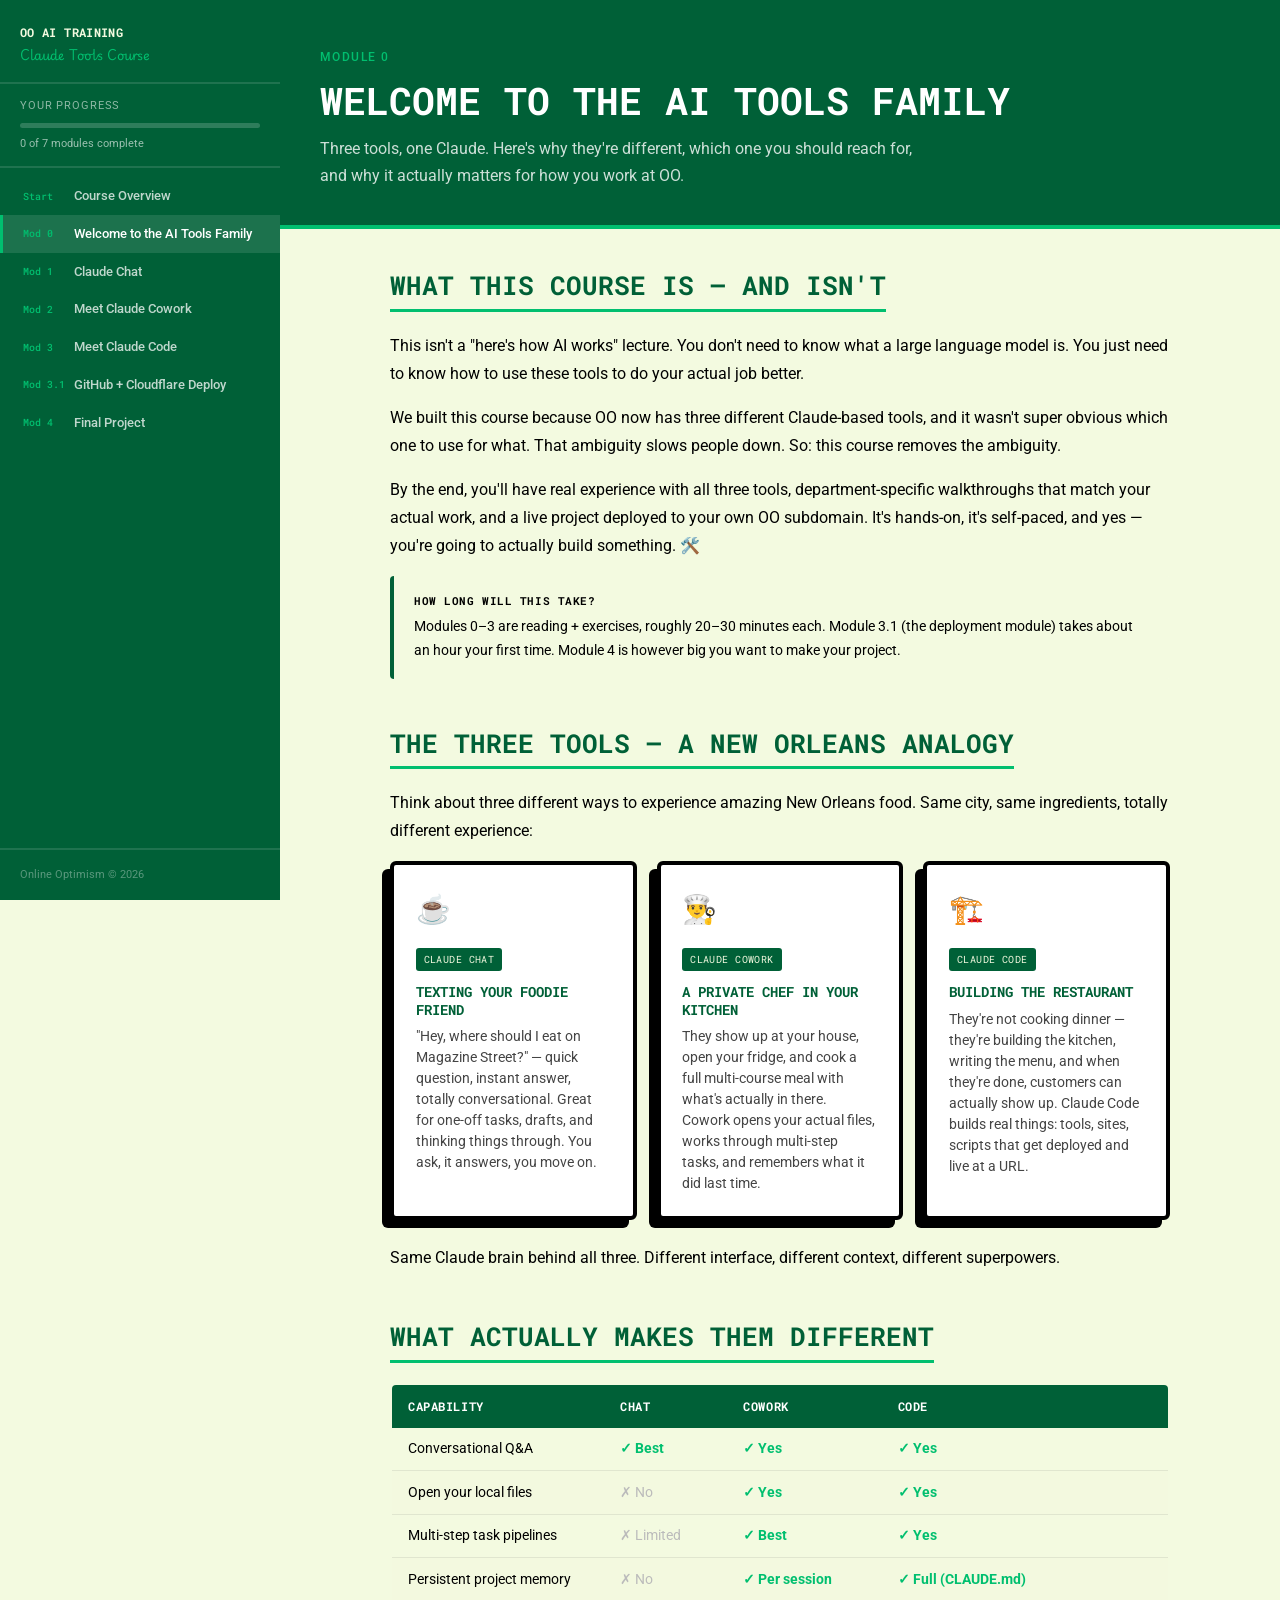
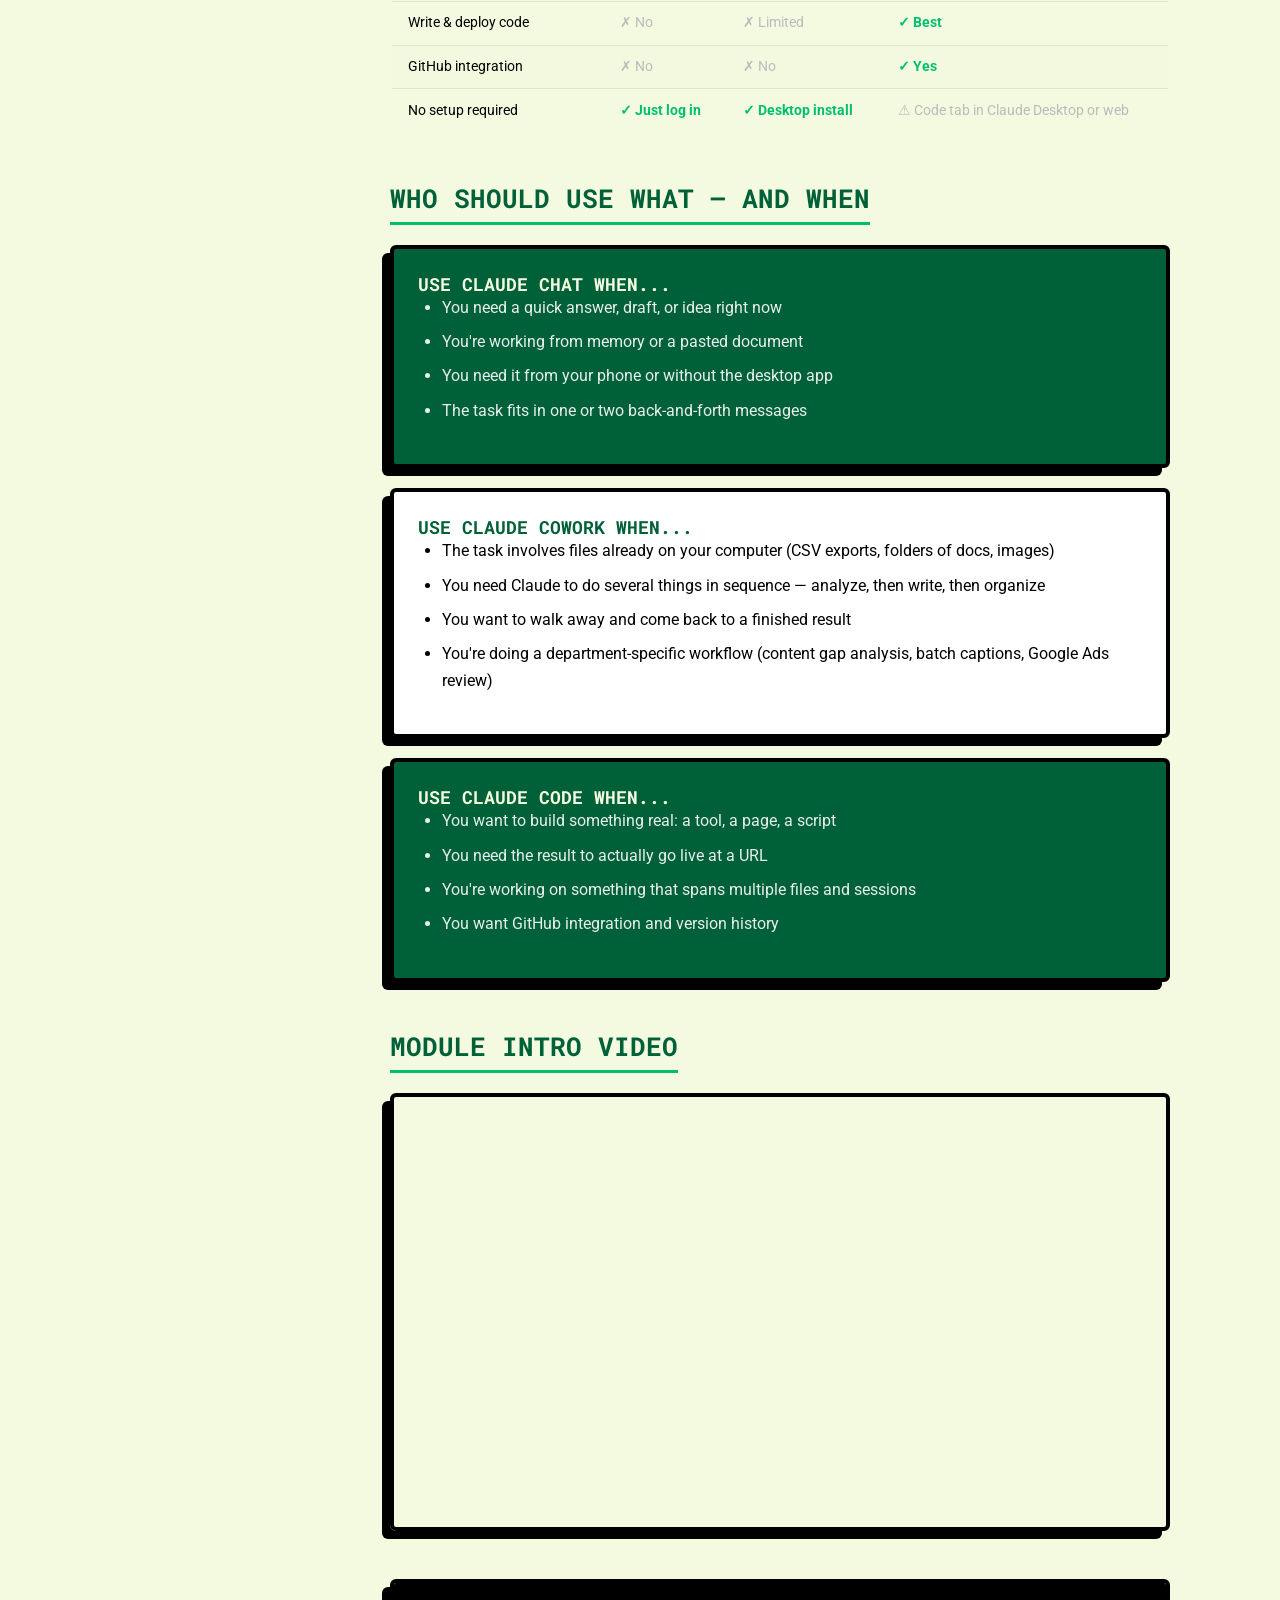
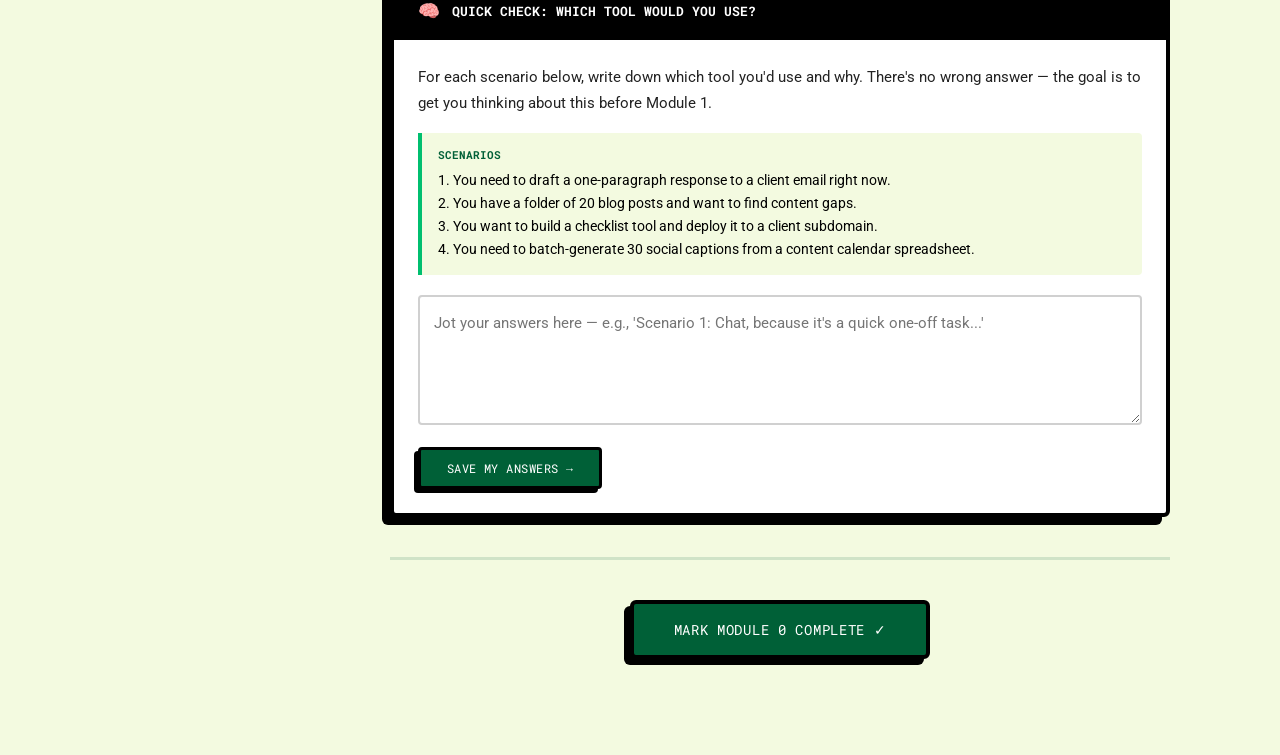
==== commit 0f628db4: "Fix video sizing, module count, scripts, copyright, deploy guide - All video embeds now use aspect-r" ====
--- a/module-0.html
+++ b/module-0.html
@@ -228,39 +228,14 @@
           </div>
         </div>
 
-        <!-- Video script -->
-        <div class="video-script-box" id="video-script-mod0">
-          <div class="video-script-header">
-            <h3>🎬 Video Script — Module 0 Intro (30–45 sec)</h3>
-            <span class="video-script-tag">Teleprompter-ready</span>
-          </div>
-          <div class="video-script-body">
-            <p class="script-meta">
-              Setting: Casual, at your laptop. Direct to camera. No editing needed — one take is totally fine.
-            </p>
-            <div class="script-text" id="script-text-mod0">Hey team! Welcome to the OO AI Tools Training course.
-
-If you've ever opened Claude and thought "wait... which one of these am I supposed to be using?" — this course is for you.
-
-We've got three tools now: Claude Chat, which you probably already know; Claude Cowork, which can actually open your files and run through a whole project; and Claude Code, which builds real, deployable things.
-
-Each one has its sweet spot. Once you know which to reach for, it changes everything.
-
-Alright — let's get into it. Module One starts now.</div>
-            <button class="copy-script-btn" onclick="copyToClipboard(document.getElementById('script-text-mod0').textContent, this)">
-              📋 Copy Script
-            </button>
-          </div>
-        </div>
-
         <!-- Video embed -->
         <div class="section">
           <h2 class="section-title">Module intro video</h2>
-          <div style="border-radius:6px;overflow:hidden;border:4px solid var(--black);box-shadow:-8px 8px 0px var(--black);">
+          <div style="aspect-ratio:16/9;border-radius:6px;overflow:hidden;border:4px solid var(--black);box-shadow:-8px 8px 0px var(--black);">
             <iframe
               src="https://drive.google.com/file/d/1ot6_Uq8hKcT6OlydPdB8QEfvobFo2TYS/preview"
               width="100%"
-              height="420"
+              height="100%"
               allow="autoplay"
               allowfullscreen
               frameborder="0"
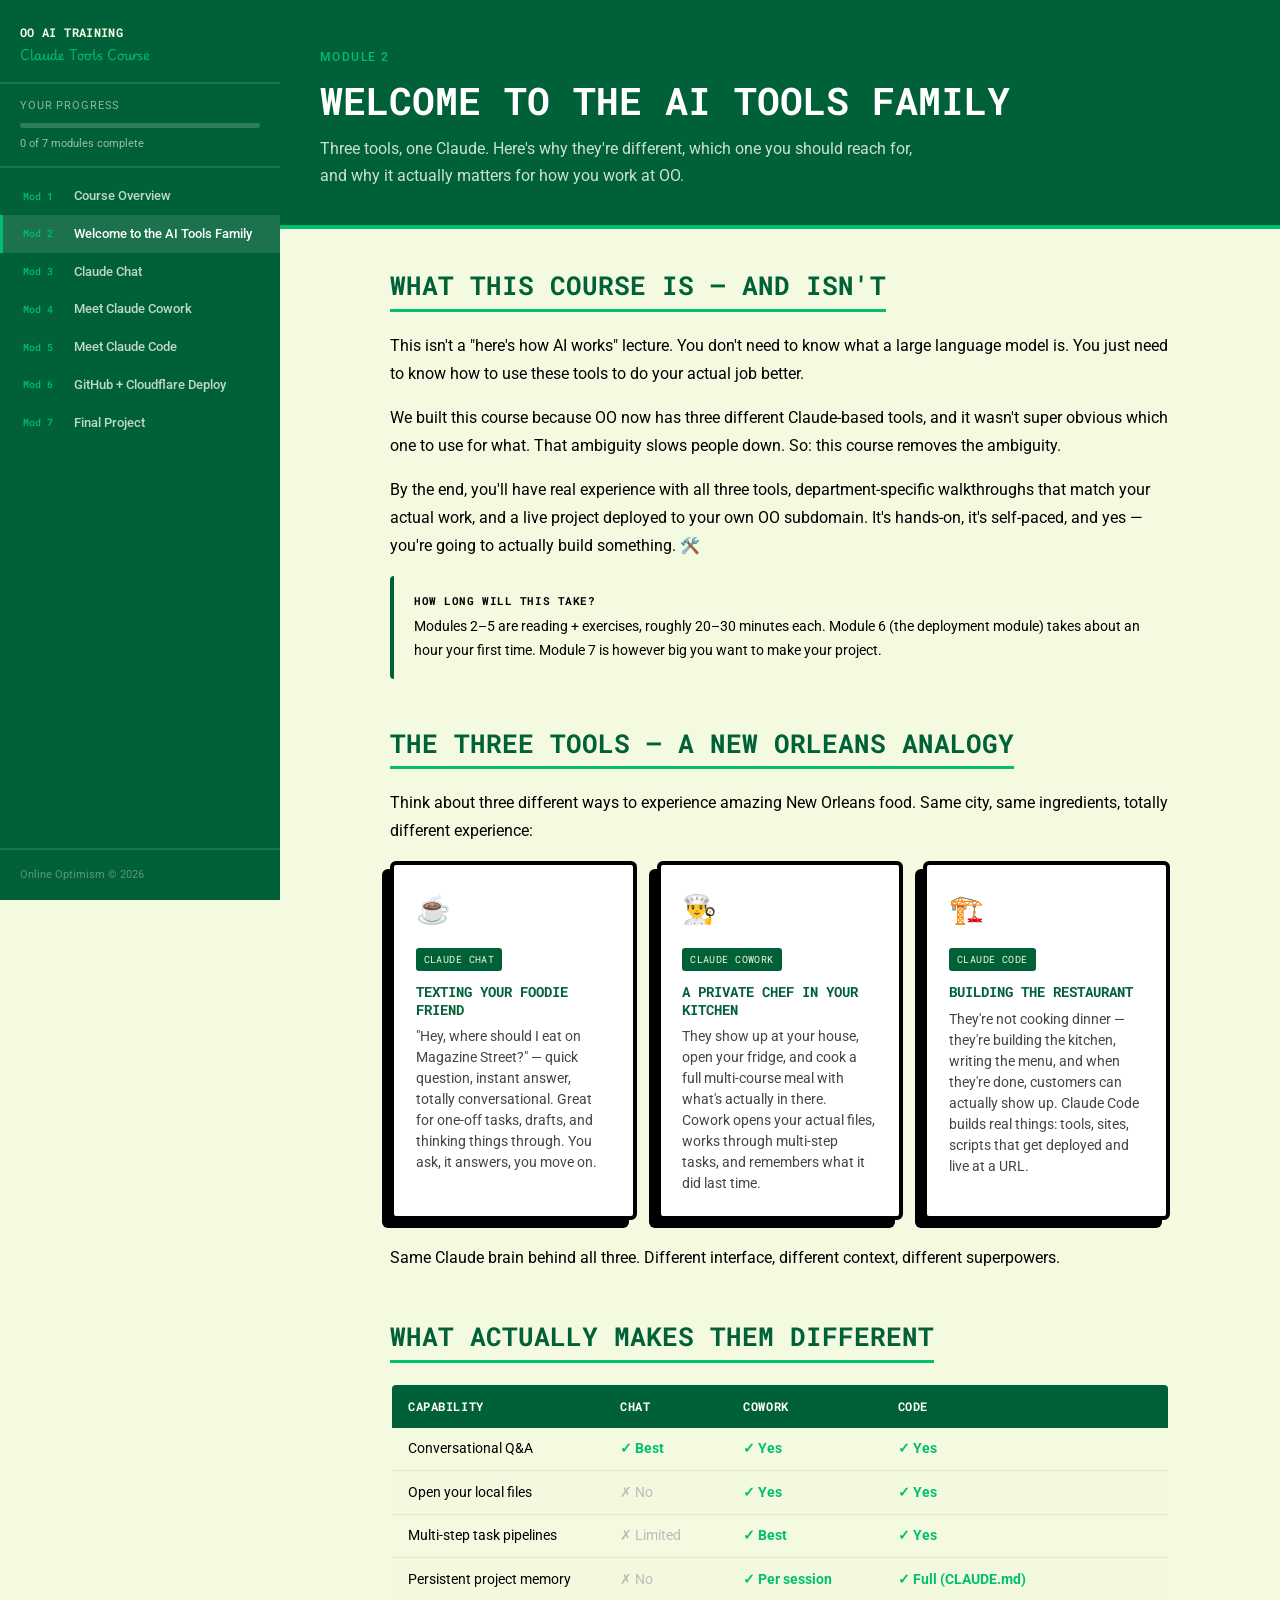
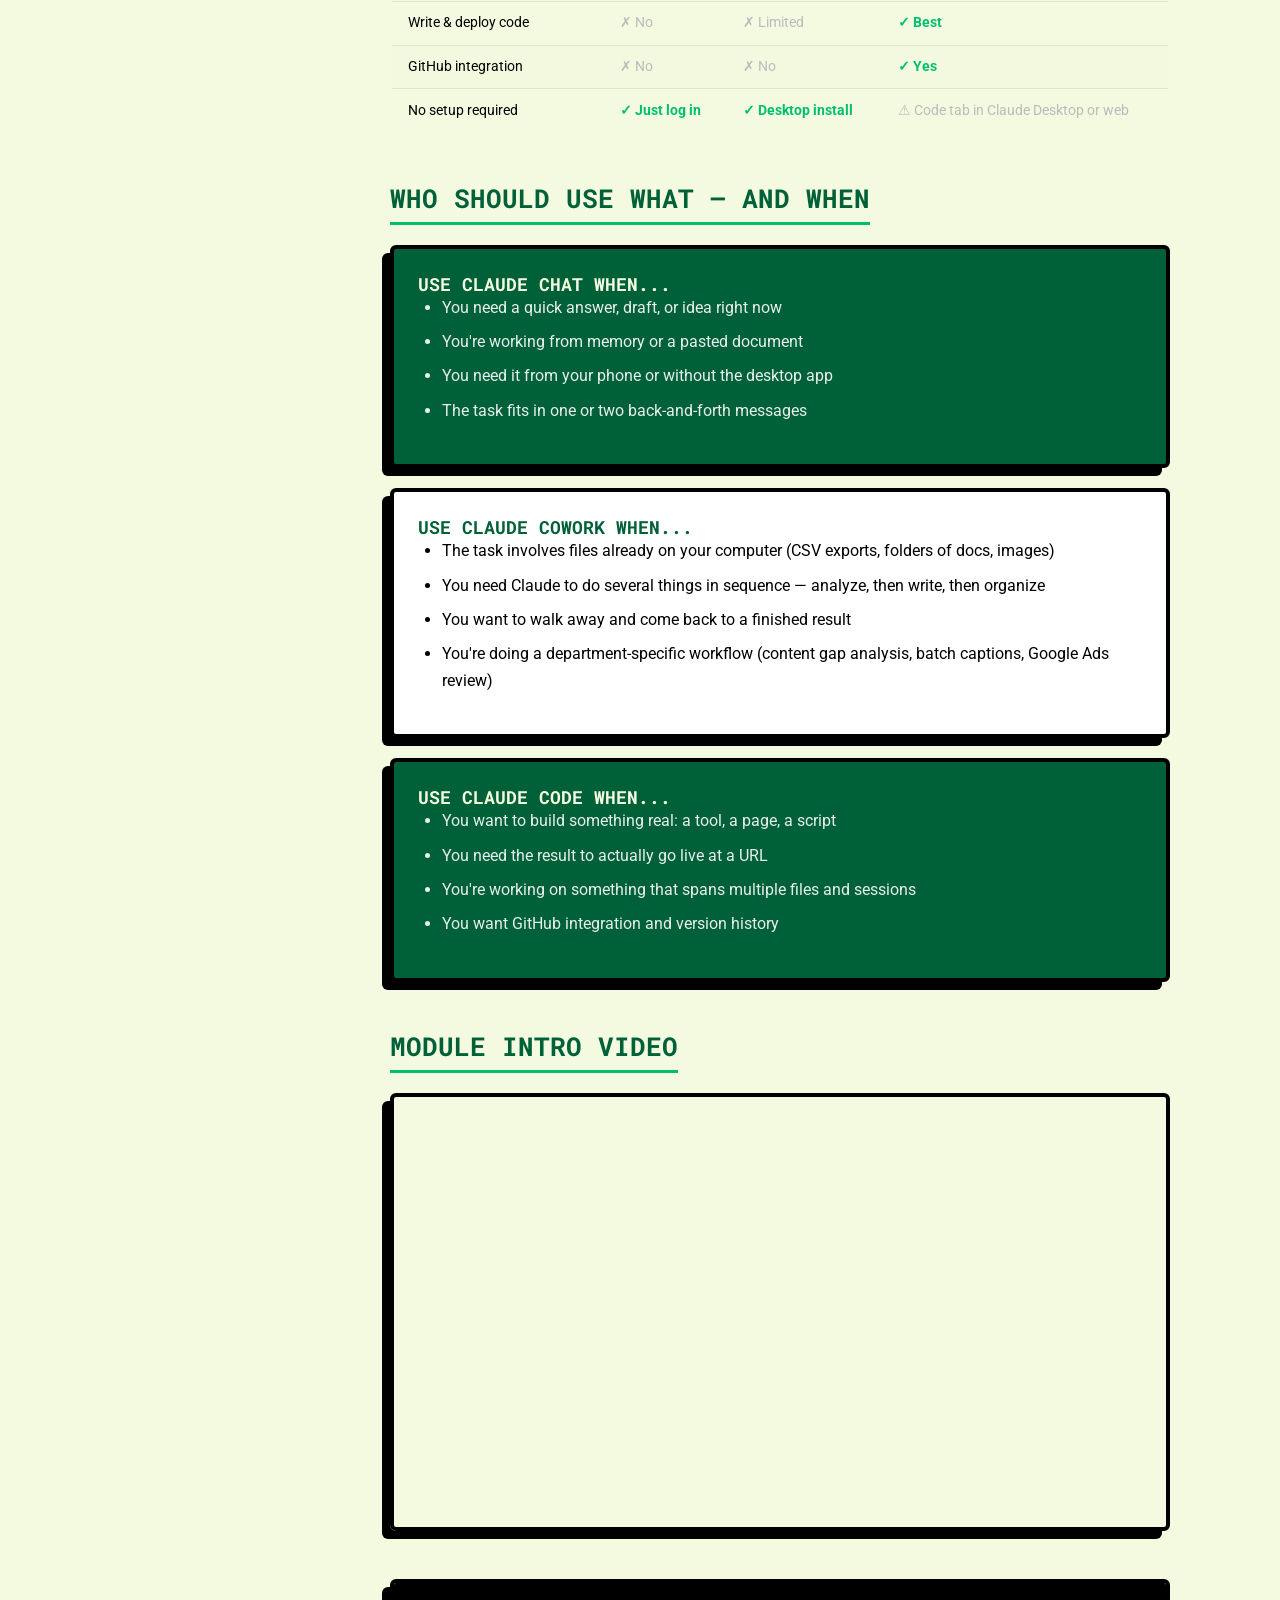
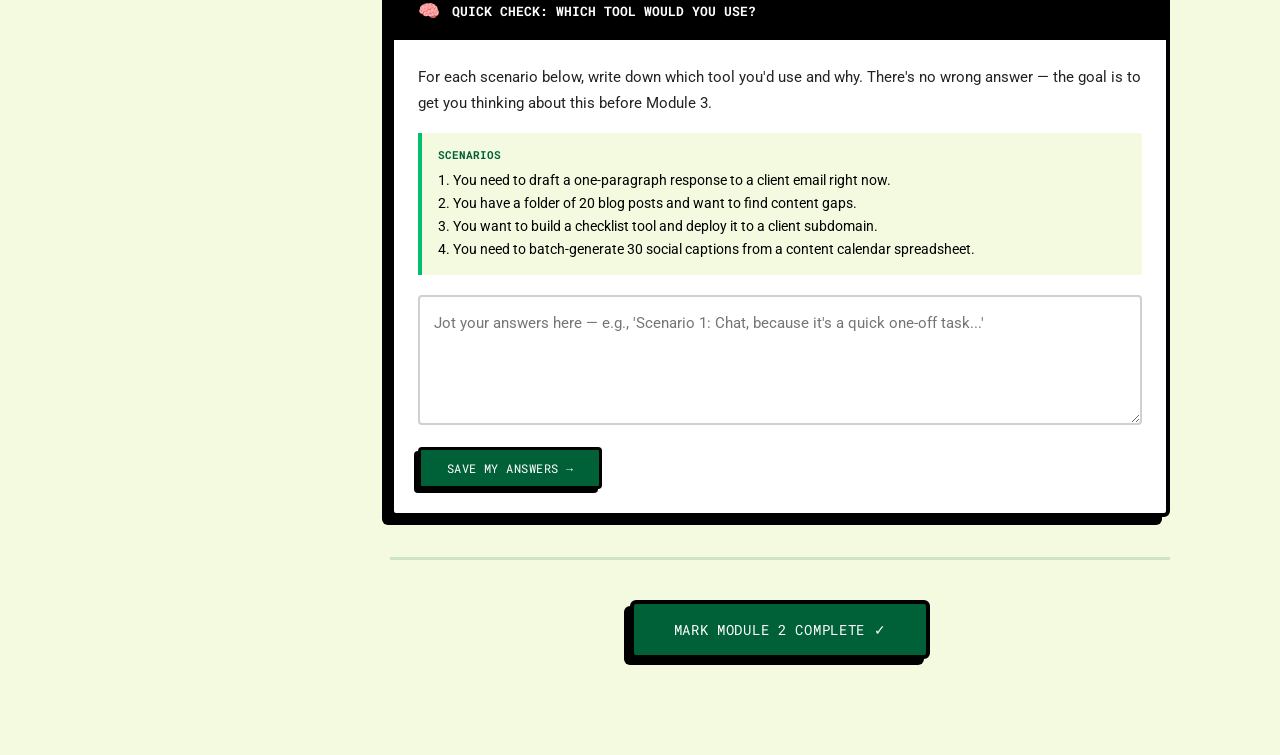
==== commit 7530887f: "Renumber all modules 1–7 consistently Overview=1, Welcome=2, Chat=3, Cowork=4, Code=5, Deploy=6, Fin" ====
--- a/module-0.html
+++ b/module-0.html
@@ -3,7 +3,7 @@
 <head>
   <meta charset="UTF-8" />
   <meta name="viewport" content="width=device-width, initial-scale=1.0" />
-  <title>Module 0: Welcome to the AI Tools Family — OO AI Training</title>
+  <title>Module 2: Welcome to the AI Tools Family — OO AI Training</title>
   <link rel="preconnect" href="https://fonts.googleapis.com" />
   <link rel="preconnect" href="https://fonts.gstatic.com" crossorigin />
   <link href="https://fonts.googleapis.com/css2?family=Playwrite+GB+S&family=Roboto:wght@400;500&family=Roboto+Mono:wght@700&display=swap" rel="stylesheet" />
@@ -60,7 +60,7 @@
     <main class="main-content">
 
       <div class="module-header">
-        <div class="module-eyebrow">Module 0</div>
+        <div class="module-eyebrow">Module 2</div>
         <h1>Welcome to the AI Tools Family</h1>
         <p class="subtitle">
           Three tools, one Claude. Here's why they're different, which one you should reach for, and why it actually matters for how you work at OO.
@@ -87,7 +87,7 @@
 
           <div class="callout callout-tip">
             <strong>How long will this take?</strong>
-            Modules 0–3 are reading + exercises, roughly 20–30 minutes each. Module 3.1 (the deployment module) takes about an hour your first time. Module 4 is however big you want to make your project.
+            Modules 2–5 are reading + exercises, roughly 20–30 minutes each. Module 6 (the deployment module) takes about an hour your first time. Module 7 is however big you want to make your project.
           </div>
         </div>
 
@@ -252,7 +252,7 @@
           </div>
           <div class="interactive-prompt-body">
             <p class="prompt-instructions">
-              For each scenario below, write down which tool you'd use and why. There's no wrong answer — the goal is to get you thinking about this before Module 1.
+              For each scenario below, write down which tool you'd use and why. There's no wrong answer — the goal is to get you thinking about this before Module 3.
             </p>
             <div class="prompt-context">
               <strong>Scenarios</strong>
@@ -273,7 +273,7 @@
             <div class="prompt-success" id="mod0-check-success">
               ✅ <strong>Nice work!</strong> Your answers are saved. Here's a quick key: <br>
               1 → Chat &nbsp;|&nbsp; 2 → Cowork &nbsp;|&nbsp; 3 → Code &nbsp;|&nbsp; 4 → Cowork<br>
-              How'd you do? Even if you got them all, the nuance will make more sense after Module 2 and 3.
+              How'd you do? Even if you got them all, the nuance will make more sense after Module 4 and 5.
             </div>
           </div>
         </div>
@@ -281,13 +281,13 @@
         <!-- Mark Complete -->
         <div class="module-complete-section">
           <button class="btn-complete" id="btn-complete" onclick="markComplete('module-0')">
-            Mark Module 0 Complete ✓
+            Mark Module 2 Complete ✓
           </button>
           <div class="complete-message" id="complete-message">
-            You're officially an OO AI tools student. On to Module 1! 🎉
+            You're officially an OO AI tools student. On to Module 3! 🎉
           </div>
           <div class="next-module-link" id="next-module-link">
-            <a href="module-1.html" class="btn-next">Next: Module 1 — Claude Chat →</a>
+            <a href="module-1.html" class="btn-next">Next: Module 3 — Claude Chat →</a>
           </div>
         </div>
 
